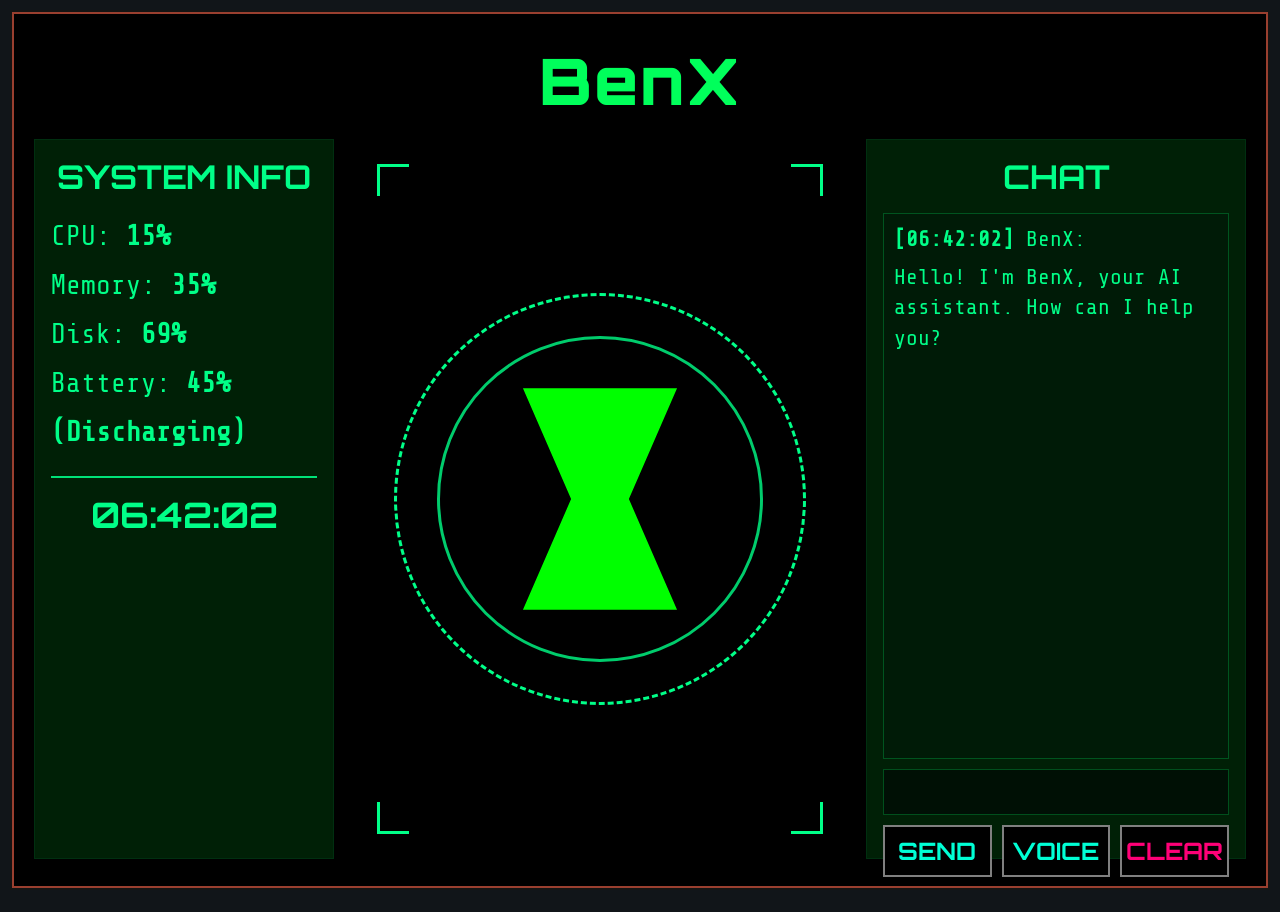
==== src/index.html @ 912d4773 "Initial BenX AI project" ====
<!DOCTYPE html>
<html lang="en">
<head>
  <meta charset="UTF-8">
  <meta name="viewport" content="width=device-width, initial-scale=1.0">
  <title>BenX AI Assistant</title>
  <link rel="preconnect" href="https://fonts.googleapis.com">
  <link rel="preconnect" href="https://fonts.gstatic.com" crossorigin>
  <link href="https://fonts.googleapis.com/css2?family=Orbitron:wght@500;700;900&family=Share+Tech+Mono&display=swap" rel="stylesheet">
  <link rel="stylesheet" href="css/style.css">
</head>
<body>
  <main class="frame">
    <h1 class="title">BenX</h1>

    <section class="layout">
      <aside class="panel left-panel">
        <h2>SYSTEM INFO</h2>
        <ul class="stats">
          <li><span>CPU:</span> <strong id="cpuUsage">15%</strong></li>
          <li><span>Memory:</span> <strong id="memory">35%</strong></li>
          <li><span>Disk:</span> <strong id="disk">69%</strong></li>
          <li><span>Battery:</span> <strong id="battery">45% (Discharging)</strong></li>
        </ul>
        <div class="clock" id="clock">00:00:00</div>
      </aside>

      <section class="center-stage" aria-label="BenX symbol stage">
        <div class="corner tl"></div>
        <div class="corner tr"></div>
        <div class="corner bl"></div>
        <div class="corner br"></div>

        <div class="logo-wrap">
          <div class="ring outer"></div>
          <div class="ring inner"></div>
          <div class="benx-mark"></div>
        </div>
      </section>

      <aside class="panel right-panel">
        <h2>CHAT</h2>
        <div class="chat-window">
          <p><span class="timestamp" id="chatTs">[00:00:00]</span> BenX:</p>
          <p>Hello! I'm BenX, your AI assistant. How can I help you?</p>
        </div>
        <input class="chat-input" type="text" aria-label="chat input" />
        <div class="actions">
          <button>SEND</button>
          <button>VOICE</button>
          <button class="danger">CLEAR</button>
        </div>
      </aside>
    </section>
  </main>

  <script src="js/script.js" defer></script>
</body>
</html>
---- src/css/style.css ----
:root {
  --bg: #000;
  --frame: #0c0f12;
  --panel: #002006;
  --line: #00ff88;
  --text: #00ff88;
  --danger: #ff0077;
}

* {
  margin: 0;
  padding: 0;
  box-sizing: border-box;
}

body {
  min-height: 100vh;
  background: #111519;
  color: var(--text);
  font-family: "Share Tech Mono", monospace;
}

.frame {
  width: calc(100vw - 24px);
  min-height: calc(100vh - 24px);
  margin: 12px;
  background: var(--bg);
  border: 2px solid #9a3f2f;
  box-shadow: 0 0 0 2px rgba(20, 20, 20, 0.9);
  padding: 26px 20px 20px;
}

.title {
  text-align: center;
  color: #00ff5b;
  font-family: "Orbitron", sans-serif;
  font-size: clamp(2.8rem, 5vw, 5rem);
  font-weight: 900;
  letter-spacing: 0.03em;
  margin-bottom: 18px;
}

.layout {
  display: grid;
  grid-template-columns: 360px 1fr 460px;
  gap: 18px;
  min-height: calc(100vh - 180px);
}

.panel {
  background: var(--panel);
  border: 1px solid #002f10;
  padding: 16px;
}

.panel h2 {
  text-align: center;
  font-size: 2rem;
  font-family: "Orbitron", sans-serif;
  margin-bottom: 16px;
}

.left-panel h2,
.right-panel h2 {
  font-size: 2.05rem;
}

.stats {
  list-style: none;
  line-height: 1.8;
  font-size: 2rem;
}

.stats strong {
  font-weight: 700;
}

.clock {
  margin-top: 18px;
  border-top: 2px solid #00e278;
  padding-top: 14px;
  text-align: center;
  font-family: "Orbitron", sans-serif;
  font-size: 2.2rem;
  font-weight: 700;
}

.center-stage {
  position: relative;
  border: 1px solid transparent;
  min-height: 600px;
  display: grid;
  place-items: center;
}

.corner {
  position: absolute;
  width: 32px;
  height: 32px;
  border-color: #00ff88;
  border-style: solid;
}

.tl { top: 24px; left: 24px; border-width: 3px 0 0 3px; }
.tr { top: 24px; right: 24px; border-width: 3px 3px 0 0; }
.bl { bottom: 24px; left: 24px; border-width: 0 0 3px 3px; }
.br { bottom: 24px; right: 24px; border-width: 0 3px 3px 0; }

.logo-wrap {
  position: relative;
  width: min(48vw, 430px);
  aspect-ratio: 1/1;
  display: grid;
  place-items: center;
}

.ring {
  position: absolute;
  border-radius: 50%;
  border: 3px dashed #00ff88;
}

.ring.outer {
  inset: 2%;
  animation: spin 16s linear infinite;
}

.ring.inner {
  inset: 12%;
  border-style: solid;
  border-color: rgba(0, 255, 136, 0.8);
}

.benx-mark {
  width: 56%;
  aspect-ratio: 1/1;
  background: #00ff00;
  clip-path: polygon(18% 4%, 82% 4%, 62% 50%, 82% 96%, 18% 96%, 38% 50%);
}

.chat-window {
  height: calc(100% - 140px);
  min-height: 300px;
  border: 1px solid #00541f;
  background: #001b07;
  overflow-y: auto;
  padding: 10px;
  font-size: 1.6rem;
  line-height: 1.4;
}

.chat-window p + p {
  margin-top: 8px;
}

.timestamp {
  color: #00ff88;
  font-weight: 700;
}

.chat-input {
  width: 100%;
  margin-top: 10px;
  height: 46px;
  background: #001005;
  border: 1px solid #004f1c;
  color: #00ff88;
  padding: 0 10px;
  font-family: inherit;
  font-size: 1.4rem;
}

.actions {
  margin-top: 10px;
  display: grid;
  gap: 10px;
  grid-template-columns: 1fr 1fr 1fr;
}

.actions button {
  background: #000;
  color: #00ffd5;
  border: 2px solid #808080;
  height: 52px;
  font-family: "Orbitron", sans-serif;
  font-size: 1.5rem;
  font-weight: 700;
}

.actions button.danger {
  color: var(--danger);
}

@keyframes spin {
  to { transform: rotate(360deg); }
}

@media (max-width: 1300px) {
  .layout {
    grid-template-columns: 300px 1fr 380px;
  }

  .stats {
    font-size: 1.7rem;
  }

  .chat-window {
    font-size: 1.35rem;
  }
}

@media (max-width: 980px) {
  .layout {
    grid-template-columns: 1fr;
  }

  .center-stage {
    min-height: 420px;
  }

  .chat-window {
    height: 320px;
  }
}
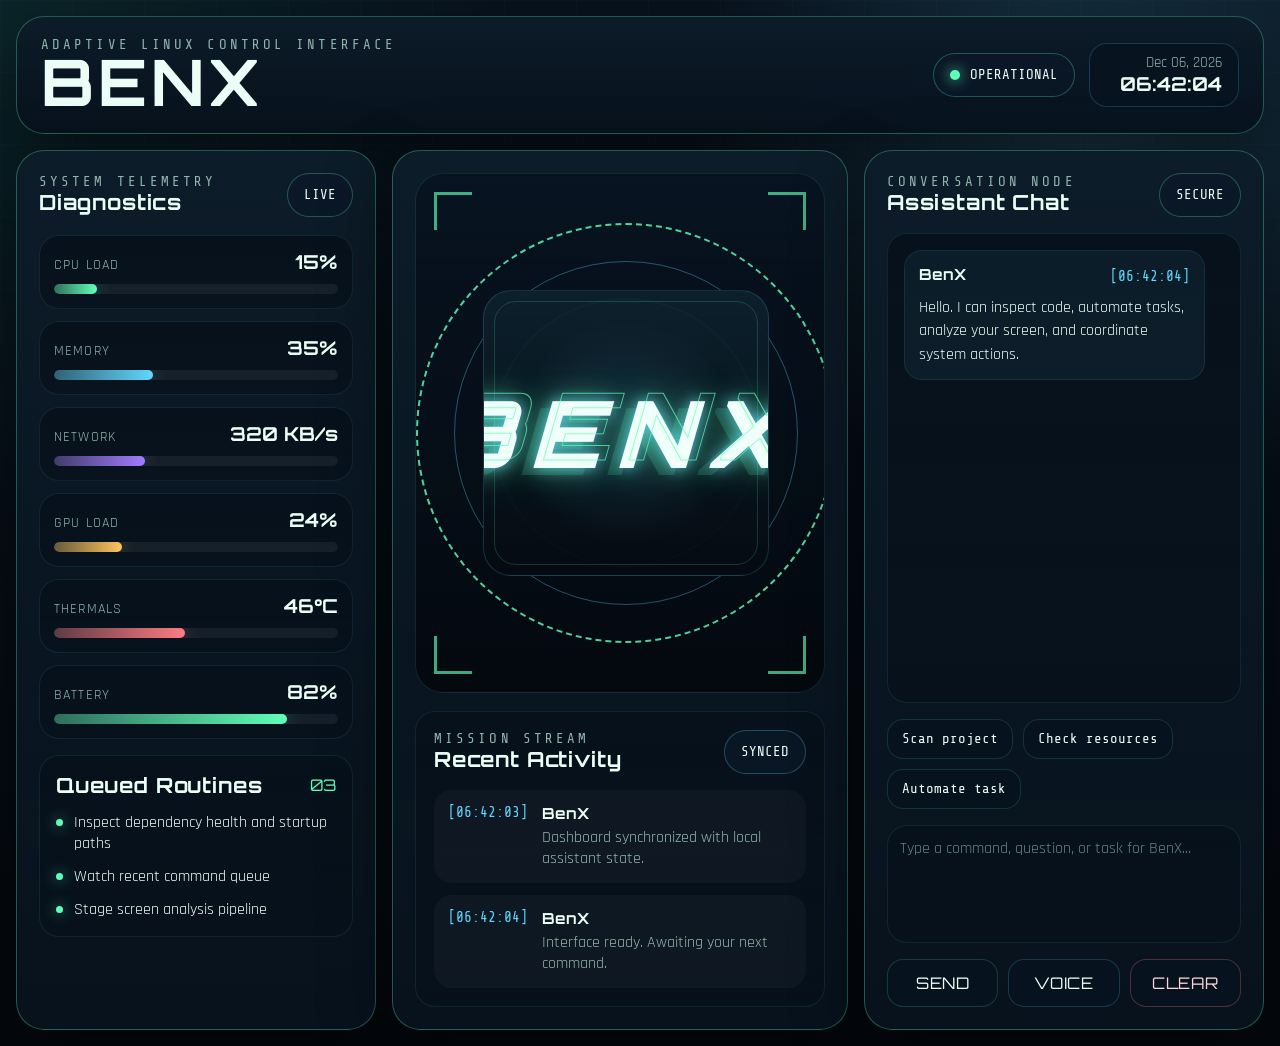
==== commit b6fc2666: "Fix: screen analysis self error, GTK slider warnings, wake word deadlock, exception handling, path t" ====
--- a/src/index.html
+++ b/src/index.html
@@ -6,49 +6,180 @@
   <title>BenX AI Assistant</title>
   <link rel="preconnect" href="https://fonts.googleapis.com">
   <link rel="preconnect" href="https://fonts.gstatic.com" crossorigin>
-  <link href="https://fonts.googleapis.com/css2?family=Orbitron:wght@500;700;900&family=Share+Tech+Mono&display=swap" rel="stylesheet">
+  <link href="https://fonts.googleapis.com/css2?family=Orbitron:wght@500;700;900&family=Rajdhani:wght@500;600;700&family=Share+Tech+Mono&display=swap" rel="stylesheet">
   <link rel="stylesheet" href="css/style.css">
 </head>
 <body>
-  <main class="frame">
-    <h1 class="title">BenX</h1>
+  <div class="scene"></div>
 
-    <section class="layout">
-      <aside class="panel left-panel">
-        <h2>SYSTEM INFO</h2>
-        <ul class="stats">
-          <li><span>CPU:</span> <strong id="cpuUsage">15%</strong></li>
-          <li><span>Memory:</span> <strong id="memory">35%</strong></li>
-          <li><span>Disk:</span> <strong id="disk">69%</strong></li>
-          <li><span>Battery:</span> <strong id="battery">45% (Discharging)</strong></li>
-        </ul>
-        <div class="clock" id="clock">00:00:00</div>
+  <main class="shell">
+    <header class="topbar panel">
+      <div>
+        <p class="eyebrow">Adaptive Linux Control Interface</p>
+        <h1 class="title">BenX</h1>
+      </div>
+
+      <div class="topbar-meta">
+        <div class="status-pill">
+          <span class="status-dot"></span>
+          <span id="assistantMode">Operational</span>
+        </div>
+        <div class="time-block">
+          <span id="dateLabel">Mar 20, 2026</span>
+          <strong id="clock">00:00:00</strong>
+        </div>
+      </div>
+    </header>
+
+    <section class="dashboard">
+      <aside class="panel diagnostics-panel">
+        <div class="panel-header">
+          <div>
+            <p class="kicker">System Telemetry</p>
+            <h2>Diagnostics</h2>
+          </div>
+          <span class="panel-chip">Live</span>
+        </div>
+
+        <div class="metrics-grid">
+          <article class="metric-card">
+            <div class="metric-copy">
+              <span>CPU Load</span>
+              <strong id="cpuValue">15%</strong>
+            </div>
+            <div class="meter"><span id="cpuMeter"></span></div>
+          </article>
+
+          <article class="metric-card">
+            <div class="metric-copy">
+              <span>Memory</span>
+              <strong id="ramValue">35%</strong>
+            </div>
+            <div class="meter blue"><span id="ramMeter"></span></div>
+          </article>
+
+          <article class="metric-card">
+            <div class="metric-copy">
+              <span>Network</span>
+              <strong id="networkValue">320 KB/s</strong>
+            </div>
+            <div class="meter violet"><span id="networkMeter"></span></div>
+          </article>
+
+          <article class="metric-card">
+            <div class="metric-copy">
+              <span>GPU Load</span>
+              <strong id="gpuValue">24%</strong>
+            </div>
+            <div class="meter amber"><span id="gpuMeter"></span></div>
+          </article>
+
+          <article class="metric-card">
+            <div class="metric-copy">
+              <span>Thermals</span>
+              <strong id="tempValue">46°C</strong>
+            </div>
+            <div class="meter red"><span id="tempMeter"></span></div>
+          </article>
+
+          <article class="metric-card">
+            <div class="metric-copy">
+              <span>Battery</span>
+              <strong id="batteryValue">82%</strong>
+            </div>
+            <div class="meter"><span id="batteryMeter"></span></div>
+          </article>
+        </div>
+
+        <div class="subpanel">
+          <div class="subpanel-header">
+            <h3>Queued Routines</h3>
+            <span id="queuedCount">03</span>
+          </div>
+          <ul class="task-list" id="taskList">
+            <li>Analyze current project structure</li>
+            <li>Monitor clipboard and voice triggers</li>
+            <li>Prepare shell automation preview</li>
+          </ul>
+        </div>
       </aside>
 
-      <section class="center-stage" aria-label="BenX symbol stage">
-        <div class="corner tl"></div>
-        <div class="corner tr"></div>
-        <div class="corner bl"></div>
-        <div class="corner br"></div>
+      <section class="panel hero-panel" aria-label="BenX command stage">
+        <div class="hero-grid">
+          <div class="brand-stage">
+            <div class="corner tl"></div>
+            <div class="corner tr"></div>
+            <div class="corner bl"></div>
+            <div class="corner br"></div>
 
-        <div class="logo-wrap">
-          <div class="ring outer"></div>
-          <div class="ring inner"></div>
-          <div class="benx-mark"></div>
+            <div class="logo-wrap">
+              <div class="ring outer"></div>
+              <div class="ring middle"></div>
+              <div class="ring inner"></div>
+              <div class="benx-wordmark" aria-label="BenX logo">
+                <span class="wordmark-back">BENX</span>
+                <span class="wordmark-main">BENX</span>
+                <span class="wordmark-accent">BENX</span>
+              </div>
+            </div>
+          </div>
+
+        </div>
+
+        <div class="activity-panel">
+          <div class="panel-header">
+            <div>
+              <p class="kicker">Mission Stream</p>
+              <h3>Recent Activity</h3>
+            </div>
+            <span class="panel-chip alt">Synced</span>
+          </div>
+
+          <div class="activity-list" id="activityList">
+            <article class="activity-item">
+              <span class="activity-time" id="chatTs">[00:00:00]</span>
+              <div>
+                <strong>BenX</strong>
+                <p>Interface ready. Awaiting your next command.</p>
+              </div>
+            </article>
+          </div>
         </div>
       </section>
 
-      <aside class="panel right-panel">
-        <h2>CHAT</h2>
-        <div class="chat-window">
-          <p><span class="timestamp" id="chatTs">[00:00:00]</span> BenX:</p>
-          <p>Hello! I'm BenX, your AI assistant. How can I help you?</p>
+      <aside class="panel chat-panel">
+        <div class="panel-header">
+          <div>
+            <p class="kicker">Conversation Node</p>
+            <h2>Assistant Chat</h2>
+          </div>
+          <span class="panel-chip">Secure</span>
         </div>
-        <input class="chat-input" type="text" aria-label="chat input" />
+
+        <div class="chat-window" id="chatWindow">
+          <article class="chat-message assistant">
+            <div class="message-meta">
+              <strong>BenX</strong>
+              <span class="timestamp" id="heroTimestamp">[00:00:00]</span>
+            </div>
+            <p>Hello. I can inspect code, automate tasks, analyze your screen, and coordinate system actions.</p>
+          </article>
+        </div>
+
+        <div class="suggestions">
+          <button class="suggestion-chip" data-command="scan my project for issues">Scan project</button>
+          <button class="suggestion-chip" data-command="check my battery and cpu usage">Check resources</button>
+          <button class="suggestion-chip" data-command="help me automate a repetitive task">Automate task</button>
+        </div>
+
+        <label class="composer" for="chatInput">
+          <textarea id="chatInput" class="chat-input" rows="3" placeholder="Type a command, question, or task for BenX..."></textarea>
+        </label>
+
         <div class="actions">
-          <button>SEND</button>
-          <button>VOICE</button>
-          <button class="danger">CLEAR</button>
+          <button class="action-btn" id="sendBtn">Send</button>
+          <button class="action-btn voice" id="voiceBtn">Voice</button>
+          <button class="action-btn danger" id="clearBtn">Clear</button>
         </div>
       </aside>
     </section>
--- a/src/css/style.css
+++ b/src/css/style.css
@@ -1,224 +1,686 @@
 :root {
-  --bg: #000;
-  --frame: #0c0f12;
-  --panel: #002006;
-  --line: #00ff88;
-  --text: #00ff88;
-  --danger: #ff0077;
+  --bg: #07111b;
+  --bg-deep: #04080d;
+  --panel: rgba(7, 19, 31, 0.8);
+  --panel-strong: rgba(10, 24, 39, 0.94);
+  --line: rgba(96, 255, 185, 0.3);
+  --line-strong: rgba(96, 255, 185, 0.65);
+  --text: #ebfff7;
+  --muted: #8fb5ad;
+  --accent: #60ffb9;
+  --accent-blue: #61d8ff;
+  --accent-violet: #a17cff;
+  --accent-amber: #ffc45e;
+  --accent-red: #ff7b82;
+  --shadow: 0 24px 70px rgba(0, 0, 0, 0.45);
 }
 
 * {
+  box-sizing: border-box;
   margin: 0;
   padding: 0;
-  box-sizing: border-box;
+}
+
+html {
+  color-scheme: dark;
 }
 
 body {
   min-height: 100vh;
-  background: #111519;
+  overflow-x: hidden;
+  background:
+    radial-gradient(circle at top left, rgba(18, 103, 80, 0.22), transparent 30%),
+    radial-gradient(circle at 85% 12%, rgba(97, 216, 255, 0.18), transparent 28%),
+    linear-gradient(180deg, #08131f 0%, #04080d 100%);
+  color: var(--text);
+  font-family: "Rajdhani", sans-serif;
+}
+
+button,
+textarea {
+  font: inherit;
+}
+
+.scene {
+  position: fixed;
+  inset: 0;
+  pointer-events: none;
+  background-image:
+    linear-gradient(rgba(255, 255, 255, 0.02) 1px, transparent 1px),
+    linear-gradient(90deg, rgba(255, 255, 255, 0.02) 1px, transparent 1px);
+  background-size: 72px 72px;
+  mask-image: linear-gradient(180deg, rgba(0, 0, 0, 0.85), transparent 92%);
+}
+
+.shell {
+  width: min(1480px, calc(100vw - 32px));
+  margin: 16px auto;
+  display: grid;
+  gap: 16px;
+}
+
+.panel {
+  border: 1px solid var(--line);
+  background:
+    linear-gradient(180deg, rgba(13, 28, 41, 0.96), rgba(7, 18, 29, 0.88)),
+    var(--panel);
+  box-shadow: var(--shadow);
+  backdrop-filter: blur(18px);
+}
+
+.topbar {
+  padding: 20px 24px;
+  border-radius: 28px;
+  display: flex;
+  align-items: center;
+  justify-content: space-between;
+  gap: 24px;
+}
+
+.eyebrow,
+.kicker {
+  color: var(--muted);
+  font-family: "Share Tech Mono", monospace;
+  font-size: 0.88rem;
+  letter-spacing: 0.22em;
+  text-transform: uppercase;
+}
+
+.title {
+  font-family: "Orbitron", sans-serif;
+  font-size: clamp(3rem, 5vw, 5.6rem);
+  line-height: 0.95;
+  letter-spacing: 0.06em;
+  text-transform: uppercase;
+}
+
+.topbar-meta {
+  display: flex;
+  align-items: center;
+  gap: 14px;
+  flex-wrap: wrap;
+  justify-content: flex-end;
+}
+
+.status-pill,
+.panel-chip {
+  display: inline-flex;
+  align-items: center;
+  gap: 10px;
+  min-height: 44px;
+  padding: 0 16px;
+  border: 1px solid rgba(96, 255, 185, 0.28);
+  border-radius: 999px;
+  background: rgba(10, 24, 39, 0.8);
   color: var(--text);
   font-family: "Share Tech Mono", monospace;
-}
-
-.frame {
-  width: calc(100vw - 24px);
-  min-height: calc(100vh - 24px);
-  margin: 12px;
-  background: var(--bg);
-  border: 2px solid #9a3f2f;
-  box-shadow: 0 0 0 2px rgba(20, 20, 20, 0.9);
-  padding: 26px 20px 20px;
-}
-
-.title {
-  text-align: center;
-  color: #00ff5b;
-  font-family: "Orbitron", sans-serif;
-  font-size: clamp(2.8rem, 5vw, 5rem);
-  font-weight: 900;
-  letter-spacing: 0.03em;
-  margin-bottom: 18px;
-}
-
-.layout {
-  display: grid;
-  grid-template-columns: 360px 1fr 460px;
+  font-size: 0.88rem;
+  text-transform: uppercase;
+}
+
+.status-dot {
+  width: 10px;
+  height: 10px;
+  border-radius: 50%;
+  background: var(--accent);
+  box-shadow: 0 0 14px var(--accent);
+}
+
+.panel-chip.alt {
+  border-color: rgba(97, 216, 255, 0.28);
+}
+
+.time-block {
+  min-width: 150px;
+  padding: 9px 16px;
+  border-radius: 18px;
+  border: 1px solid rgba(97, 216, 255, 0.2);
+  background: rgba(7, 19, 31, 0.75);
+  text-align: right;
+}
+
+.time-block span {
+  display: block;
+  color: var(--muted);
+  font-size: 0.95rem;
+}
+
+.time-block strong {
+  font-family: "Orbitron", sans-serif;
+  font-size: 1.2rem;
+}
+
+.dashboard {
+  display: grid;
+  grid-template-columns: minmax(300px, 360px) minmax(420px, 1fr) minmax(320px, 400px);
+  gap: 16px;
+  align-items: stretch;
+}
+
+.diagnostics-panel,
+.hero-panel,
+.chat-panel {
+  border-radius: 28px;
+  padding: 22px;
+}
+
+.panel-header,
+.subpanel-header {
+  display: flex;
+  align-items: center;
+  justify-content: space-between;
+  gap: 14px;
+}
+
+.panel-header h2,
+.panel-header h3,
+.subpanel-header h3 {
+  font-family: "Orbitron", sans-serif;
+  font-size: 1.3rem;
+  letter-spacing: 0.04em;
+}
+
+.metrics-grid {
+  display: grid;
+  gap: 12px;
+  margin-top: 18px;
+}
+
+.metric-card,
+.subpanel,
+.activity-panel,
+.chat-window,
+.composer {
+  border: 1px solid rgba(97, 216, 255, 0.1);
+  background: linear-gradient(180deg, rgba(7, 17, 27, 0.95), rgba(7, 17, 27, 0.72));
+  border-radius: 20px;
+}
+
+.metric-card {
+  padding: 14px;
+}
+
+.metric-copy {
+  display: flex;
+  align-items: baseline;
+  justify-content: space-between;
+  gap: 12px;
+  margin-bottom: 10px;
+}
+
+.metric-copy span {
+  color: var(--muted);
+  text-transform: uppercase;
+  letter-spacing: 0.08em;
+  font-size: 0.88rem;
+}
+
+.metric-copy strong {
+  font-family: "Orbitron", sans-serif;
+  font-size: 1.2rem;
+}
+
+.meter {
+  height: 10px;
+  border-radius: 999px;
+  background: rgba(255, 255, 255, 0.06);
+  overflow: hidden;
+}
+
+.meter span {
+  display: block;
+  height: 100%;
+  width: 0;
+  border-radius: inherit;
+  background: linear-gradient(90deg, rgba(96, 255, 185, 0.35), var(--accent));
+  box-shadow: 0 0 18px rgba(96, 255, 185, 0.35);
+  transition: width 0.45s ease;
+}
+
+.meter.blue span {
+  background: linear-gradient(90deg, rgba(97, 216, 255, 0.35), var(--accent-blue));
+  box-shadow: 0 0 18px rgba(97, 216, 255, 0.35);
+}
+
+.meter.violet span {
+  background: linear-gradient(90deg, rgba(161, 124, 255, 0.3), var(--accent-violet));
+  box-shadow: 0 0 18px rgba(161, 124, 255, 0.35);
+}
+
+.meter.amber span {
+  background: linear-gradient(90deg, rgba(255, 196, 94, 0.35), var(--accent-amber));
+  box-shadow: 0 0 18px rgba(255, 196, 94, 0.35);
+}
+
+.meter.red span {
+  background: linear-gradient(90deg, rgba(255, 123, 130, 0.3), var(--accent-red));
+  box-shadow: 0 0 18px rgba(255, 123, 130, 0.35);
+}
+
+.subpanel {
+  margin-top: 16px;
+  padding: 16px;
+}
+
+.subpanel-header span {
+  font-family: "Orbitron", sans-serif;
+  color: var(--accent);
+}
+
+.task-list {
+  list-style: none;
+  margin-top: 14px;
+  display: grid;
+  gap: 12px;
+}
+
+.task-list li {
+  position: relative;
+  padding-left: 18px;
+  color: var(--text);
+  font-size: 1.02rem;
+}
+
+.task-list li::before {
+  content: "";
+  position: absolute;
+  top: 0.45rem;
+  left: 0;
+  width: 7px;
+  height: 7px;
+  border-radius: 50%;
+  background: var(--accent);
+  box-shadow: 0 0 14px rgba(96, 255, 185, 0.7);
+}
+
+.hero-panel {
+  display: grid;
   gap: 18px;
-  min-height: calc(100vh - 180px);
-}
-
-.panel {
-  background: var(--panel);
-  border: 1px solid #002f10;
-  padding: 16px;
-}
-
-.panel h2 {
-  text-align: center;
-  font-size: 2rem;
-  font-family: "Orbitron", sans-serif;
-  margin-bottom: 16px;
-}
-
-.left-panel h2,
-.right-panel h2 {
-  font-size: 2.05rem;
-}
-
-.stats {
-  list-style: none;
-  line-height: 1.8;
-  font-size: 2rem;
-}
-
-.stats strong {
-  font-weight: 700;
-}
-
-.clock {
-  margin-top: 18px;
-  border-top: 2px solid #00e278;
-  padding-top: 14px;
-  text-align: center;
-  font-family: "Orbitron", sans-serif;
-  font-size: 2.2rem;
-  font-weight: 700;
-}
-
-.center-stage {
+}
+
+.hero-grid {
+  display: grid;
+  grid-template-columns: minmax(0, 1fr);
+  gap: 0;
+  align-items: center;
+}
+
+.brand-stage {
   position: relative;
-  border: 1px solid transparent;
-  min-height: 600px;
+  min-height: 520px;
+  border-radius: 28px;
+  border: 1px solid rgba(96, 255, 185, 0.12);
+  background:
+    radial-gradient(circle at 50% 45%, rgba(96, 255, 185, 0.16), transparent 34%),
+    linear-gradient(180deg, rgba(8, 19, 32, 0.92), rgba(4, 9, 15, 0.98));
   display: grid;
   place-items: center;
+  overflow: hidden;
 }
 
 .corner {
   position: absolute;
-  width: 32px;
-  height: 32px;
-  border-color: #00ff88;
+  width: 38px;
+  height: 38px;
+  border-color: var(--line-strong);
   border-style: solid;
 }
 
-.tl { top: 24px; left: 24px; border-width: 3px 0 0 3px; }
-.tr { top: 24px; right: 24px; border-width: 3px 3px 0 0; }
-.bl { bottom: 24px; left: 24px; border-width: 0 0 3px 3px; }
-.br { bottom: 24px; right: 24px; border-width: 0 3px 3px 0; }
+.tl { top: 18px; left: 18px; border-width: 3px 0 0 3px; }
+.tr { top: 18px; right: 18px; border-width: 3px 3px 0 0; }
+.bl { bottom: 18px; left: 18px; border-width: 0 0 3px 3px; }
+.br { bottom: 18px; right: 18px; border-width: 0 3px 3px 0; }
 
 .logo-wrap {
   position: relative;
-  width: min(48vw, 430px);
-  aspect-ratio: 1/1;
+  width: min(70vw, 420px);
+  aspect-ratio: 1 / 1;
   display: grid;
   place-items: center;
 }
 
 .ring {
   position: absolute;
+  inset: 0;
   border-radius: 50%;
-  border: 3px dashed #00ff88;
 }
 
 .ring.outer {
-  inset: 2%;
-  animation: spin 16s linear infinite;
+  border: 2px dashed rgba(96, 255, 185, 0.82);
+  animation: spin 18s linear infinite;
+}
+
+.ring.middle {
+  inset: 9%;
+  border: 1px solid rgba(97, 216, 255, 0.35);
 }
 
 .ring.inner {
-  inset: 12%;
-  border-style: solid;
-  border-color: rgba(0, 255, 136, 0.8);
-}
-
-.benx-mark {
-  width: 56%;
-  aspect-ratio: 1/1;
-  background: #00ff00;
-  clip-path: polygon(18% 4%, 82% 4%, 62% 50%, 82% 96%, 18% 96%, 38% 50%);
+  inset: 18%;
+  border: 2px solid rgba(96, 255, 185, 0.45);
+  box-shadow: inset 0 0 28px rgba(96, 255, 185, 0.12);
+}
+
+.benx-wordmark {
+  position: relative;
+  width: 68%;
+  aspect-ratio: 1 / 1;
+  display: grid;
+  place-items: center;
+  border-radius: 28px;
+  border: 1px solid rgba(97, 216, 255, 0.18);
+  background:
+    radial-gradient(circle at 50% 50%, rgba(97, 216, 255, 0.12), transparent 56%),
+    linear-gradient(180deg, rgba(13, 33, 45, 0.95), rgba(5, 10, 18, 0.98));
+  overflow: hidden;
+}
+
+.benx-wordmark::before {
+  content: "";
+  position: absolute;
+  inset: 10px;
+  border-radius: 22px;
+  border: 1px solid rgba(96, 255, 185, 0.18);
+}
+
+.benx-wordmark::after {
+  content: "";
+  position: absolute;
+  inset: 0;
+  background: repeating-linear-gradient(
+    180deg,
+    rgba(255, 255, 255, 0.08) 0 2px,
+    transparent 2px 11px
+  );
+  mix-blend-mode: soft-light;
+  opacity: 0.16;
+}
+
+.wordmark-back,
+.wordmark-main,
+.wordmark-accent {
+  position: absolute;
+  font-family: "Orbitron", sans-serif;
+  font-size: clamp(3.7rem, 9vw, 5.8rem);
+  font-weight: 900;
+  letter-spacing: 0.16em;
+  transform: skewX(-16deg);
+}
+
+.wordmark-back {
+  color: rgba(96, 255, 185, 0.16);
+  transform: skewX(-16deg) translate(-10px, 7px);
+}
+
+.wordmark-main {
+  color: #f0fff9;
+  text-shadow:
+    0 0 14px rgba(97, 216, 255, 0.7),
+    0 0 26px rgba(96, 255, 185, 0.55),
+    0 0 50px rgba(96, 255, 185, 0.24);
+  animation: pulse-glow 3s ease-in-out infinite;
+}
+
+.wordmark-accent {
+  color: transparent;
+  -webkit-text-stroke: 1px rgba(96, 255, 185, 0.7);
+  transform: skewX(-16deg) translate(8px, -8px);
+}
+
+.command-chip,
+.suggestion-chip,
+.action-btn {
+  border-radius: 16px;
+  border: 1px solid transparent;
+  cursor: pointer;
+  transition: transform 0.2s ease, border-color 0.2s ease, background 0.2s ease, box-shadow 0.2s ease;
+}
+
+.quick-commands,
+.suggestions {
+  display: flex;
+  gap: 10px;
+  flex-wrap: wrap;
+}
+
+.command-chip,
+.suggestion-chip {
+  min-height: 40px;
+  padding: 0 14px;
+  background: rgba(7, 19, 31, 0.7);
+  border-color: rgba(96, 255, 185, 0.14);
+  color: var(--text);
+  font-family: "Share Tech Mono", monospace;
+  font-size: 0.88rem;
+}
+
+.activity-panel {
+  padding: 18px;
+}
+
+.activity-list {
+  margin-top: 16px;
+  display: grid;
+  gap: 12px;
+}
+
+.activity-item {
+  display: grid;
+  grid-template-columns: auto 1fr;
+  gap: 14px;
+  padding: 14px;
+  border-radius: 18px;
+  background: rgba(255, 255, 255, 0.03);
+}
+
+.activity-time,
+.timestamp {
+  color: var(--accent-blue);
+  font-family: "Share Tech Mono", monospace;
+  font-size: 0.9rem;
+}
+
+.activity-item strong,
+.message-meta strong {
+  display: block;
+  margin-bottom: 4px;
+  font-family: "Orbitron", sans-serif;
+  font-size: 0.95rem;
+}
+
+.activity-item p {
+  color: var(--muted);
+}
+
+.chat-panel {
+  display: grid;
+  grid-template-rows: auto 1fr auto auto;
+  gap: 16px;
+  min-height: 760px;
 }
 
 .chat-window {
-  height: calc(100% - 140px);
-  min-height: 300px;
-  border: 1px solid #00541f;
-  background: #001b07;
-  overflow-y: auto;
-  padding: 10px;
-  font-size: 1.6rem;
-  line-height: 1.4;
-}
-
-.chat-window p + p {
-  margin-top: 8px;
-}
-
-.timestamp {
-  color: #00ff88;
-  font-weight: 700;
+  padding: 16px;
+  overflow: auto;
+  display: grid;
+  align-content: start;
+  gap: 12px;
+}
+
+.chat-message {
+  padding: 14px 14px 12px;
+  border-radius: 18px;
+  border: 1px solid rgba(97, 216, 255, 0.1);
+  max-width: 94%;
+}
+
+.chat-message.assistant {
+  background: rgba(97, 216, 255, 0.06);
+}
+
+.chat-message.user {
+  margin-left: auto;
+  background: rgba(96, 255, 185, 0.1);
+}
+
+.message-meta {
+  display: flex;
+  align-items: center;
+  justify-content: space-between;
+  gap: 12px;
+  margin-bottom: 8px;
+}
+
+.chat-message p {
+  font-size: 1.02rem;
+  line-height: 1.45;
+}
+
+.composer {
+  padding: 12px;
 }
 
 .chat-input {
   width: 100%;
-  margin-top: 10px;
-  height: 46px;
-  background: #001005;
-  border: 1px solid #004f1c;
-  color: #00ff88;
-  padding: 0 10px;
-  font-family: inherit;
-  font-size: 1.4rem;
+  resize: none;
+  border: 0;
+  outline: none;
+  background: transparent;
+  color: var(--text);
+  min-height: 86px;
+  font-size: 1.02rem;
+}
+
+.chat-input::placeholder {
+  color: rgba(143, 181, 173, 0.7);
 }
 
 .actions {
-  margin-top: 10px;
-  display: grid;
+  display: grid;
+  grid-template-columns: repeat(3, 1fr);
   gap: 10px;
-  grid-template-columns: 1fr 1fr 1fr;
-}
-
-.actions button {
-  background: #000;
-  color: #00ffd5;
-  border: 2px solid #808080;
-  height: 52px;
-  font-family: "Orbitron", sans-serif;
-  font-size: 1.5rem;
-  font-weight: 700;
-}
-
-.actions button.danger {
-  color: var(--danger);
+}
+
+.action-btn {
+  min-height: 48px;
+  border-color: rgba(96, 255, 185, 0.18);
+  background: rgba(7, 19, 31, 0.8);
+  color: var(--text);
+  font-family: "Orbitron", sans-serif;
+  text-transform: uppercase;
+  letter-spacing: 0.04em;
+}
+
+.action-btn.voice {
+  border-color: rgba(97, 216, 255, 0.2);
+}
+
+.action-btn.danger {
+  border-color: rgba(255, 123, 130, 0.28);
+  color: #ffd4d7;
+}
+
+.command-chip:hover,
+.suggestion-chip:hover,
+.action-btn:hover {
+  transform: translateY(-2px);
+}
+
+.command-chip:hover,
+.action-btn:hover {
+  box-shadow: 0 14px 30px rgba(0, 0, 0, 0.18);
+}
+
+.action-btn:focus-visible,
+.command-chip:focus-visible,
+.suggestion-chip:focus-visible,
+.chat-input:focus-visible {
+  outline: 2px solid rgba(97, 216, 255, 0.75);
+  outline-offset: 2px;
 }
 
 @keyframes spin {
-  to { transform: rotate(360deg); }
-}
-
-@media (max-width: 1300px) {
-  .layout {
-    grid-template-columns: 300px 1fr 380px;
-  }
-
-  .stats {
-    font-size: 1.7rem;
-  }
-
-  .chat-window {
-    font-size: 1.35rem;
-  }
-}
-
-@media (max-width: 980px) {
-  .layout {
+  to {
+    transform: rotate(360deg);
+  }
+}
+
+@keyframes pulse-glow {
+  0%, 100% {
+    text-shadow:
+      0 0 14px rgba(97, 216, 255, 0.7),
+      0 0 26px rgba(96, 255, 185, 0.55),
+      0 0 50px rgba(96, 255, 185, 0.24);
+  }
+  50% {
+    text-shadow:
+      0 0 18px rgba(97, 216, 255, 0.92),
+      0 0 34px rgba(96, 255, 185, 0.78),
+      0 0 60px rgba(96, 255, 185, 0.34);
+  }
+}
+
+@media (max-width: 1220px) {
+  .dashboard {
+    grid-template-columns: 320px 1fr;
+  }
+
+  .chat-panel {
+    grid-column: 1 / -1;
+    min-height: 620px;
+  }
+}
+
+@media (max-width: 920px) {
+  .shell {
+    width: min(100vw - 18px, 100%);
+    margin: 9px auto;
+  }
+
+  .topbar {
+    padding: 18px;
+    border-radius: 24px;
+    flex-direction: column;
+    align-items: flex-start;
+  }
+
+  .dashboard,
+  .hero-grid {
     grid-template-columns: 1fr;
   }
 
-  .center-stage {
-    min-height: 420px;
-  }
-
-  .chat-window {
-    height: 320px;
-  }
-}
+  .brand-stage {
+    min-height: 360px;
+  }
+
+  .chat-panel {
+    min-height: 0;
+  }
+}
+
+@media (max-width: 640px) {
+  .diagnostics-panel,
+  .hero-panel,
+  .chat-panel {
+    padding: 18px;
+    border-radius: 22px;
+  }
+
+  .title {
+    font-size: 2.5rem;
+  }
+
+  .actions {
+    grid-template-columns: 1fr;
+  }
+
+  .logo-wrap {
+    width: min(80vw, 300px);
+  }
+
+  .wordmark-back,
+  .wordmark-main,
+  .wordmark-accent {
+    letter-spacing: 0.1em;
+  }
+}
